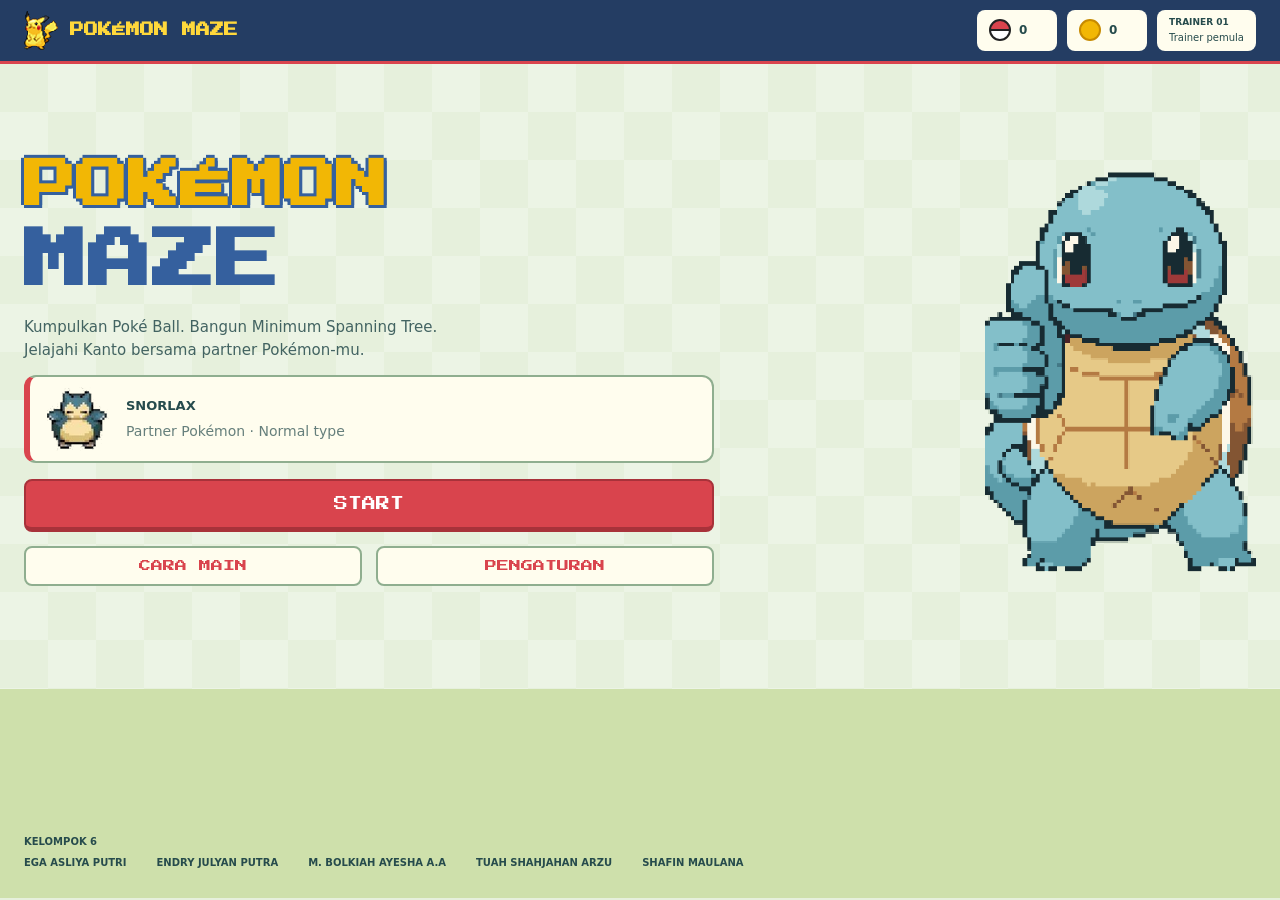
==== index.html @ bf5b90a4 "membuat kode menjadi lebih mudah di baca dan rapih" ====
<!doctype html>
<html lang="id">
  <head>
    <meta charset="utf-8" />
    <meta
      name="viewport"
      content="width=device-width, initial-scale=1, viewport-fit=cover"
    />
    <title>Pokémon Maze · Minimum Spanning Tree</title>
    <link
      href="https://fonts.googleapis.com/css2?family=Press+Start+2P&display=swap"
      rel="stylesheet"
    />
    <link rel="stylesheet" href="css/style.css" />
  </head>
  <body>
    <!-- ===== HEADER ===== -->
    <header>
      <img src="assets/ui/pikachu-logo.png" alt="" />
      <b class="px">POKÉMON MAZE</b>

      <div class="hud">
        <div class="chip pts"><i class="ball"></i><b id="hB">0</b></div>
        <div class="chip pts"><i class="coin"></i><b id="hC">0</b></div>
        <div class="chip tr">
          <small>TRAINER 01</small><span>Trainer pemula</span>
        </div>
      </div>

      <!-- Hamburger menu: hanya tampil saat bermain -->
      <div class="menu-wrap" id="menuWrap">
        <button
          class="menu-btn"
          id="menuBtn"
          aria-label="Menu permainan"
          aria-haspopup="true"
          aria-expanded="false"
          aria-controls="menuList"
        >
          ☰
        </button>
        <div class="menu-list card" id="menuList" role="menu">
          <button class="btn" role="menuitem" data-action="restart">
            ↻ ULANGI
          </button>
          <button class="btn" role="menuitem" data-action="menu">⌂ MENU</button>
        </div>
      </div>
    </header>

    <!-- ===== LOBBY ===== -->
    <main id="lobby">
      <div class="lw">
        <div class="l">
          <h1 class="px">
            <span class="y">POKÉMON</span><span class="bl">MAZE</span>
          </h1>
          <p class="sub">
            Kumpulkan Poké Ball. Bangun Minimum Spanning Tree.<br />Jelajahi
            Kanto bersama partner Pokémon-mu.
          </p>
          <div class="partner">
            <img id="pc" src="assets/characters/snorlax/down.png" alt="" />
            <div>
              <b id="partnerName">SNORLAX</b
              ><span id="partnerInfo">Partner Pokémon · Normal type</span>
            </div>
          </div>
          <button class="btn big" id="start">START</button>
          <div class="two">
            <button class="btn" id="how">CARA MAIN</button>
            <button class="btn" id="set">PENGATURAN</button>
          </div>
        </div>
        <img id="mascot" src="assets/ui/squirtle.png" alt="" />
      </div>
      <footer class="foot">
        <span>KELOMPOK 6</span><span>EGA ASLIYA PUTRI</span
        ><span>ENDRY JULYAN PUTRA</span> <span>M. BOLKIAH AYESHA A.A</span
        ><span>TUAH SHAHJAHAN ARZU</span><span>SHAFIN MAULANA</span>
      </footer>
    </main>

    <!-- ===== GAME ===== -->
    <section id="game">
      <div id="board">
        <canvas id="cv"></canvas>
        <div class="pad">
          <span></span><button data-d="u">▲</button><span></span>
          <button data-d="l">◀</button><button data-d="d">▼</button
          ><button data-d="r">▶</button>
        </div>
      </div>

      <aside id="panel">
        <div class="card">
          <b class="px" id="lname"></b>
          <div class="st">
            <div>Total node<b id="sN"></b></div>
            <div>Dikunjungi<b id="sV"></b></div>
            <div>Belum dikunjungi<b id="sU"></b></div>
            <div>Total move<b id="sM"></b></div>
            <div>Sisa budget<b id="sB"></b></div>
            <div>Bobot perjalanan<b id="sW"></b></div>
            <div>Bobot MST<b id="sT"></b></div>
            <div>Siklus ditolak<b id="sP"></b></div>
          </div>
          <div class="bar"><i id="bar"></i></div>
        </div>

        <div class="card">
          <b>INFORMASI ALGORITMA</b>
          <p class="algo-info">
            Bangun pohon rentang dengan menghubungkan node baru menggunakan edge
            berbobot minimum (algoritma Prim).
          </p>
        </div>

        <div class="card">
          <b class="small"
            >Bobot termurah dari pohonmu (posisi: <span id="dFrom"></span>)</b
          >
          <div id="dl" class="dl"></div>
          <div id="dnote" class="dn"></div>
          <div class="row">
            <button class="btn" id="hint">💡 PETUNJUK</button>
            <button class="btn" id="dtg">JARAK: OFF</button>
          </div>
          <p id="hmsg" class="hm"></p>
        </div>

        <div class="card lg">
          <span><u style="background: #d9444d"></u>Node belum</span>
          <span><u style="background: #f2b705"></u>Node dikunjungi</span>
          <span><i style="background: #2e9b4a"></i>Edge MST (Prim)</span>
          <span><i style="background: #d9444d"></i>Edge ditolak (siklus)</span>
          <span><i style="background: #b08a4a"></i>Edge belum diambil</span>
          <span><i style="background: #2f6fe0"></i>Pohonmu</span>
          <span><i style="background: #8a4dff"></i>Petunjuk</span>
        </div>
      </aside>
    </section>

    <!-- ===== DIALOG ===== -->
    <div id="ov"><div class="card" id="ovc"></div></div>

    <script type="module" src="js/main.js"></script>
  </body>
</html>
---- css/style.css ----
/* =====================================================
   DAFTAR ISI
   1. Variabel & dasar      5. Lobby
   2. Komponen umum         6. Game (papan & panel)
   3. Header & hamburger    7. Dialog (overlay)
   4. Pergantian layar      8. Responsif
   ===================================================== */

/* ---------- 1. Variabel & dasar ---------- */
:root {
  --bg: #e6f0dc;
  --card: #fffdee;
  --ink: #264b4c;
  --line: #8fae8f;
  --navy: #243d63;
  --red: #d9444d;
  --blue: #35609e;
}
@media (prefers-color-scheme: dark) {
  :root {
    --bg: #1d2b23;
    --card: #26372d;
    --ink: #e6efd9;
    --line: #4f6e5a;
  }
}

* { box-sizing: border-box; }

body {
  margin: 0;
  background: var(--bg);
  color: var(--ink);
  font: 14px/1.5 system-ui, -apple-system, "Segoe UI", sans-serif;
}

.px { font-family: "Press Start 2P", monospace; }

/* ---------- 2. Komponen umum ---------- */
.card {
  background: var(--card);
  border: 2px solid var(--line);
  border-radius: 10px;
  padding: 12px;
}

.btn {
  font-family: "Press Start 2P", monospace;
  font-size: 11px;
  background: var(--card);
  color: var(--red);
  border: 2px solid var(--line);
  border-bottom-width: 5px;
  border-radius: 8px;
  padding: 12px 14px;
  cursor: pointer;
}
.btn:active { transform: translateY(2px); border-bottom-width: 3px; }
.btn:disabled { opacity: 0.5; cursor: not-allowed; }
.btn.is-selected { background: var(--bg); }
.btn.big {
  background: var(--red);
  color: #fff;
  border-color: #a8323a;
  width: 100%;
  font-size: 14px;
  padding: 16px;
}

.row { display: flex; gap: 8px; flex-wrap: wrap; margin-top: 10px; }
.row .btn { flex: 1; }

/* ---------- 3. Header & hamburger ---------- */
header {
  position: sticky;
  top: 0;
  z-index: 5;
  background: var(--navy);
  border-bottom: 3px solid var(--red);
  padding: calc(10px + env(safe-area-inset-top, 0px)) 24px 10px;
  display: flex;
  align-items: center;
  gap: 12px;
  color: #ffd83b;
}
header img { width: 34px; height: 40px; object-fit: contain; image-rendering: pixelated; }
header > b { font-size: 14px; }

.hud { margin-left: auto; display: flex; gap: 10px; }
.chip {
  background: #fffdee;
  color: #264b4c;
  border-radius: 8px;
  padding: 6px 12px;
  display: flex;
  align-items: center;
  gap: 8px;
  font-size: 12px;
  min-width: 80px;
}
.chip.tr { flex-direction: column; align-items: flex-start; gap: 0; }
.chip small { font-weight: 700; font-size: 9px; }
.chip span { font-size: 10px; }

.ball, .coin { width: 22px; height: 22px; border-radius: 50%; }
.ball { background: linear-gradient(#d9444d 42%, #222 42% 56%, #fff 56%); border: 2px solid #222; }
.coin { background: #f2b705; border: 2px solid #c78a00; }

/* Hamburger menu (☰) */
.menu-wrap { position: relative; }
.menu-btn {
  width: 42px;
  height: 42px;
  font-size: 22px;
  line-height: 1;
  color: #ffd83b;
  background: transparent;
  border: 2px solid #ffd83b;
  border-radius: 8px;
  cursor: pointer;
}
.menu-btn:hover, .menu-btn[aria-expanded="true"] { background: rgba(255, 216, 59, 0.15); }

.menu-list {
  display: none;
  position: absolute;
  right: 0;
  top: calc(100% + 8px);
  z-index: 6;
  min-width: 190px;
  flex-direction: column;
  gap: 8px;
  padding: 10px;
  box-shadow: 0 6px 18px rgba(0, 0, 0, 0.3);
}
.menu-list.open { display: flex; }
.menu-list .btn { width: 100%; text-align: left; color: var(--ink); }

/* ---------- 4. Pergantian layar ----------
   JS hanya menambah/menghapus class "in-game" pada <body>. */
body.in-game #lobby { display: none; }
body:not(.in-game) #game { display: none; }
body:not(.in-game) .menu-wrap { display: none; }
body.in-game .chip.pts { display: none; } /* poin hanya tampil di lobby */

/* ---------- 5. Lobby ---------- */
#lobby {
  min-height: calc(100vh - 66px);
  display: flex;
  flex-direction: column;
  background:
    conic-gradient(
        rgba(255, 255, 255, 0.25) 25%,
        transparent 0 50%,
        rgba(255, 255, 255, 0.25) 0 75%,
        transparent 0
      ) 0 0 / 96px 96px,
    var(--bg);
}
.lw {
  flex: 1;
  display: flex;
  flex-wrap: wrap;
  align-items: center;
  justify-content: space-between;
  gap: 40px;
  padding: 48px 24px 56px;
  max-width: 1280px;
  margin: 0 auto;
  width: 100%;
}
.lw .l { flex: 1 1 380px; max-width: 690px; }

#lobby h1 { margin: 0 0 20px; line-height: 1.1; }
#lobby h1 span { display: block; }
.y {
  font-size: clamp(32px, 6vw, 52px);
  color: #f2b705;
  text-shadow: -3px 0 var(--blue), 3px 0 var(--blue), 0 -3px var(--blue), 0 3px var(--blue), 3px 3px 0 var(--blue);
}
.bl { font-size: clamp(38px, 7vw, 64px); color: var(--blue); margin-top: 10px; }
.sub { margin: 0 0 14px; font-size: 15px; opacity: 0.85; }

.partner {
  display: flex;
  gap: 16px;
  align-items: center;
  background: var(--card);
  border: 2px solid var(--line);
  border-left: 6px solid var(--red);
  border-radius: 12px;
  padding: 10px 16px;
  margin: 0 0 16px;
}
.partner img { width: 64px; height: 64px; object-fit: contain; image-rendering: pixelated; }
.partner b { display: block; font-size: 13px; margin-bottom: 6px; }
.partner span { opacity: 0.7; }

.two { display: grid; grid-template-columns: 1fr 1fr; gap: 14px; margin-top: 14px; }
.two .btn { color: var(--red); font-size: 12px; border-bottom-width: 2px; }

#mascot { height: min(400px, 60vw); image-rendering: pixelated; }

.foot {
  display: flex;
  flex-wrap: wrap;
  gap: 6px 30px;
  align-content: flex-end;
  padding: 40px max(24px, calc((100% - 1280px) / 2 + 24px)) 28px;
  font-size: 10px;
  font-weight: 700;
  background: #cee0ab;
  min-height: calc((100vh - 66px) * 0.25);
}
.foot span:first-child { flex-basis: 100%; }
@media (prefers-color-scheme: dark) {
  .foot { background: #2d4636; }
}

/* ---------- 6. Game (papan & panel) ---------- */
#game {
  display: flex;
  flex-wrap: wrap;
  gap: 12px;
  max-width: 1500px;
  margin: 0 auto;
  padding: 12px;
}
#board { flex: 3 1 560px; min-width: 0; }
canvas {
  width: 100%;
  display: block;
  image-rendering: pixelated;
  border: 3px solid var(--line);
  border-radius: 8px;
  background: #ead49a;
  touch-action: none;
}

/* Tombol arah di layar (hanya perangkat sentuh) */
.pad {
  display: none;
  grid-template-columns: repeat(3, 56px);
  gap: 6px;
  justify-content: center;
  margin: 10px 0;
}
.pad button {
  height: 56px;
  font-size: 20px;
  border-radius: 10px;
  border: 2px solid var(--line);
  background: var(--card);
  color: var(--ink);
}
@media (pointer: coarse) {
  .pad { display: grid; }
}

#panel { flex: 1 1 300px; max-width: 100%; display: flex; flex-direction: column; gap: 10px; }
#lname { display: block; font-size: 11px; }
.card b.small { font-size: 12px; }

.st { display: grid; grid-template-columns: 1fr 1fr; gap: 6px; margin-top: 8px; }
.st div { background: var(--bg); border-radius: 6px; padding: 6px 8px; font-size: 12px; }
.st b { display: block; font-size: 15px; }

.bar { height: 10px; background: var(--bg); border-radius: 5px; overflow: hidden; margin-top: 6px; }
.bar i { display: block; height: 100%; width: 0; background: #4a9d52; transition: width 0.2s; }

.algo-info { margin: 8px 0 0; font-size: 12px; background: var(--bg); border-radius: 6px; padding: 8px; }

.dl { display: flex; flex-wrap: wrap; gap: 6px; margin-top: 8px; }
.dl span { background: var(--bg); border-radius: 6px; padding: 3px 8px; font-size: 12px; border: 2px solid transparent; }
.dl b { margin-right: 2px; }
.dl .near { border-color: #2e9b4a; }
.dn { font-size: 11px; opacity: 0.8; margin-top: 6px; }

.hm { font-size: 12px; margin: 8px 0 0; background: var(--bg); border-radius: 6px; padding: 6px 8px; }
.hm:empty { display: none; }
#panel .row .btn { font-size: 10px; padding: 10px; }

/* Legenda warna */
.lg { display: grid; grid-template-columns: 1fr 1fr; gap: 4px 8px; font-size: 11px; }
.lg span { display: flex; align-items: center; gap: 6px; }
.lg i { width: 18px; height: 6px; border-radius: 3px; flex: none; }
.lg u { width: 12px; height: 12px; border-radius: 50%; flex: none; }

/* ---------- 7. Dialog (overlay) ---------- */
#ov {
  position: fixed;
  inset: 0;
  z-index: 9;
  display: none;
  align-items: center;
  justify-content: center;
  padding: 16px;
  background: rgba(20, 30, 40, 0.65);
}
#ov.open { display: flex; }
#ov .card { max-width: 520px; max-height: 90vh; overflow: auto; }
#ov h2 { font-family: "Press Start 2P", monospace; font-size: 16px; line-height: 1.4; margin: 0 0 10px; }

.lv { display: grid; gap: 8px; margin: 12px 0; }
.lv .btn { display: flex; justify-content: space-between; text-align: left; color: var(--ink); }

.cmp { display: grid; grid-template-columns: 1fr 1fr; gap: 6px; margin: 10px 0; }
.cmp div { background: var(--bg); border-radius: 6px; padding: 6px 8px; font-size: 12px; }
.cmp b { display: block; font-size: 16px; }

/* ---------- 8. Responsif ---------- */
@media (max-width: 560px) {
  header { padding: 10px 14px; }
  .chip.tr { display: none; }
  .chip { min-width: 0; }
}
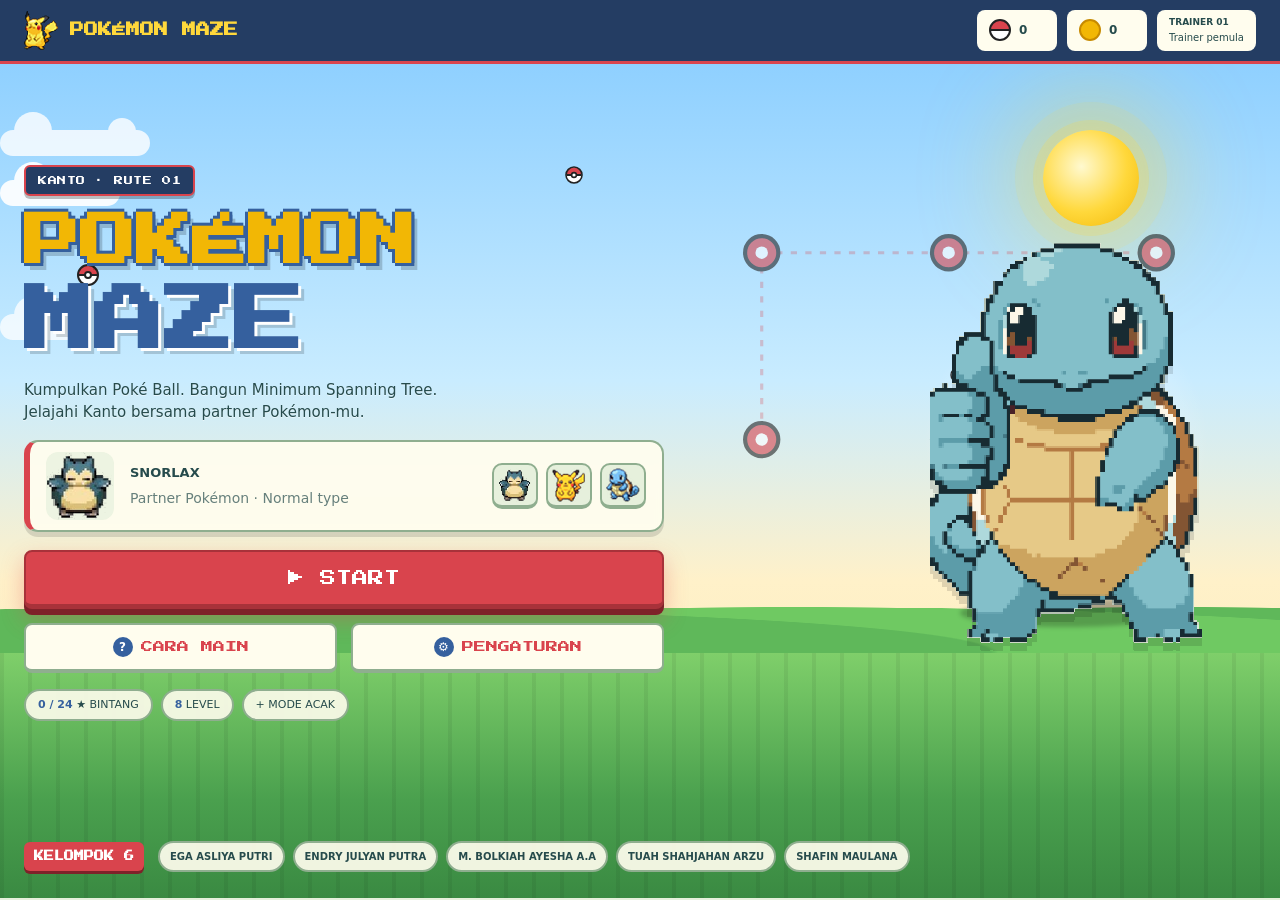
==== commit 6ad07b54: "sedikit upgrade" ====
--- a/index.html
+++ b/index.html
@@ -12,12 +12,17 @@
       rel="stylesheet"
     />
     <link rel="stylesheet" href="css/style.css" />
+    <link rel="stylesheet" href="css/lobby.css" />
+    <link rel="stylesheet" href="css/victory.css" />
+    <script>try{document.documentElement.dataset.theme=localStorage.getItem('pokemon-maze:theme')==='dark'?'dark':'light'}catch(e){}</script>
   </head>
   <body>
     <!-- ===== HEADER ===== -->
     <header>
       <img src="assets/ui/pikachu-logo.png" alt="" />
       <b class="px">POKÉMON MAZE</b>
+
+      <span class="hdr-title" id="hdrTitle">HOW TO PLAY</span>
 
       <div class="hud">
         <div class="chip pts"><i class="ball"></i><b id="hB">0</b></div>
@@ -50,34 +55,222 @@
 
     <!-- ===== LOBBY ===== -->
     <main id="lobby">
+      <!-- Latar dekoratif (semua CSS) -->
+      <div class="lob-sky" aria-hidden="true">
+        <i class="lob-stars"></i>
+        <i class="lob-sun"></i>
+        <i class="cloud c1"></i><i class="cloud c2"></i><i class="cloud c3"></i>
+        <svg class="lob-graph" viewBox="0 0 520 340">
+          <path class="gx" d="M70 70L250 70M250 70L450 70M70 70L70 250M250 250L450 250" />
+          <path class="ge e1" d="M70 70L250 70" />
+          <path class="ge e2" d="M250 70L450 70" />
+          <path class="ge e3" d="M250 70L250 250" />
+          <path class="ge e4" d="M250 250L70 250" />
+          <path class="ge e5" d="M450 70L450 250" />
+          <path class="ge e6" d="M70 250L70 70" />
+          <g class="gn"><circle cx="70" cy="70" r="16" fill="#d9444d" stroke="#222" stroke-width="4" /><circle cx="70" cy="70" r="6" fill="#fff" /></g>
+          <g class="gn"><circle cx="250" cy="70" r="16" fill="#d9444d" stroke="#222" stroke-width="4" /><circle cx="250" cy="70" r="6" fill="#fff" /></g>
+          <g class="gn"><circle cx="450" cy="70" r="16" fill="#d9444d" stroke="#222" stroke-width="4" /><circle cx="450" cy="70" r="6" fill="#fff" /></g>
+          <g class="gn"><circle cx="70" cy="250" r="16" fill="#d9444d" stroke="#222" stroke-width="4" /><circle cx="70" cy="250" r="6" fill="#fff" /></g>
+          <g class="gn"><circle cx="250" cy="250" r="16" fill="#d9444d" stroke="#222" stroke-width="4" /><circle cx="250" cy="250" r="6" fill="#fff" /></g>
+          <g class="gn"><circle cx="450" cy="250" r="16" fill="#d9444d" stroke="#222" stroke-width="4" /><circle cx="450" cy="250" r="6" fill="#fff" /></g>
+        </svg>
+        <i class="fball f1"></i><i class="fball f2"></i><i class="fball f3"></i
+        ><i class="fball f4"></i><i class="fball f5"></i>
+        <div class="lob-ground"></div>
+      </div>
+
       <div class="lw">
         <div class="l">
+          <span class="lob-tag px" style="--i: 0">KANTO · RUTE 01</span>
           <h1 class="px">
             <span class="y">POKÉMON</span><span class="bl">MAZE</span>
           </h1>
-          <p class="sub">
+          <p class="sub" style="--i: 2">
             Kumpulkan Poké Ball. Bangun Minimum Spanning Tree.<br />Jelajahi
             Kanto bersama partner Pokémon-mu.
           </p>
-          <div class="partner">
+          <div class="partner" style="--i: 3">
             <img id="pc" src="assets/characters/snorlax/down.png" alt="" />
             <div>
               <b id="partnerName">SNORLAX</b
               ><span id="partnerInfo">Partner Pokémon · Normal type</span>
             </div>
-          </div>
-          <button class="btn big" id="start">START</button>
-          <div class="two">
-            <button class="btn" id="how">CARA MAIN</button>
-            <button class="btn" id="set">PENGATURAN</button>
-          </div>
-        </div>
-        <img id="mascot" src="assets/ui/squirtle.png" alt="" />
+            <div class="party" role="group" aria-label="Pilih partner">
+              <button class="party-btn" data-id="snorlax" aria-label="Snorlax">
+                <img src="assets/characters/snorlax/down.png" alt="" />
+              </button>
+              <button class="party-btn" data-id="pikachu" aria-label="Pikachu">
+                <img src="assets/characters/pikachu/down.png" alt="" />
+              </button>
+              <button class="party-btn" data-id="squirtle" aria-label="Squirtle">
+                <img src="assets/characters/squirtle/down.png" alt="" />
+              </button>
+            </div>
+          </div>
+          <button class="btn big" id="start" style="--i: 4">▶ START</button>
+          <div class="two" style="--i: 5">
+            <button class="btn" id="how"><span class="ico">?</span>CARA MAIN</button>
+            <button class="btn" id="set"><span class="ico">⚙</span>PENGATURAN</button>
+          </div>
+          <div class="lob-stats" style="--i: 6">
+            <span class="pill"><b id="lobStars">0 / 24</b> ★ BINTANG</span>
+            <span class="pill"><b id="lobLevels">8</b> LEVEL</span>
+            <span class="pill">+ MODE ACAK</span>
+          </div>
+        </div>
+        <div class="hero">
+          <img id="mascot" src="assets/ui/squirtle.png" alt="" />
+        </div>
       </div>
       <footer class="foot">
-        <span>KELOMPOK 6</span><span>EGA ASLIYA PUTRI</span
-        ><span>ENDRY JULYAN PUTRA</span> <span>M. BOLKIAH AYESHA A.A</span
-        ><span>TUAH SHAHJAHAN ARZU</span><span>SHAFIN MAULANA</span>
+        <b class="px foot-team">KELOMPOK 6</b>
+        <div class="foot-names">
+          <span>EGA ASLIYA PUTRI</span><span>ENDRY JULYAN PUTRA</span
+          ><span>M. BOLKIAH AYESHA A.A</span><span>TUAH SHAHJAHAN ARZU</span
+          ><span>SHAFIN MAULANA</span>
+        </div>
+      </footer>
+    </main>
+
+    <!-- ===== CARA MAIN (layar penuh, mengikuti docs/design/how-to-play.png) ===== -->
+    <main id="howto">
+      <div class="ht-wrap">
+        <h1 class="px">HOW TO PLAY</h1>
+        <p class="ht-lead">
+          Sambungkan semua Poké Ball. Hemat budget. Buktikan strategi terbaikmu.
+        </p>
+        <p class="ht-note">
+          Kontrol: WASD / tombol arah, atau klik node di sebelahmu. Menabrak
+          tembok tidak mengurangi budget.
+        </p>
+
+        <div class="ht-steps">
+          <section class="card">
+            <span class="px ht-num">01</span>
+            <h3>START → SEMUA BALL</h3>
+            <p>
+              Gerakkan partner-mu dari titik Start menyusuri koridor ke tiap
+              Poké Ball (node). Sambungkan semuanya.<br />Bergerak hanya atas,
+              bawah, kiri, kanan.
+            </p>
+          </section>
+          <section class="card">
+            <span class="px ht-num">02</span>
+            <h3>JAGA BUDGET-MU</h3>
+            <p>
+              Budget = bobot MST + sedikit kelonggaran. Setiap petak edge baru
+              mengurangi 1 budget; edge yang sudah dipasang gratis dilewati
+              lagi. Jika sisa budget tak cukup untuk menyambung semua node,
+              permainan berakhir.
+            </p>
+          </section>
+          <section class="card">
+            <span class="px ht-num">03</span>
+            <h3>KEJAR SKOR TERBAIK</h3>
+            <p>
+              Semakin dekat bobot pohonmu ke bobot MST, semakin tinggi
+              skornya.<br />Edge MST ditampilkan setelah permainan selesai.
+            </p>
+          </section>
+        </div>
+
+        <div class="ht-info">
+          <section class="card">
+            <h4>KENAPA SPANNING TREE?</h4>
+            <p>
+              Semua node terhubung dan tidak membentuk siklus. Edge yang menutup
+              siklus ditolak dan pemain terpental balik. Hanya ada satu jalur
+              sederhana antar dua node.
+            </p>
+            <div class="ht-tree">
+              <svg
+                viewBox="0 0 304 124"
+                role="img"
+                aria-label="Contoh graf pohon"
+              >
+                <g stroke="#4f9a4a" stroke-width="4" stroke-linecap="round">
+                  <path
+                    d="M33 37H113M113 37H193M193 37H273M113 37V97M193 37V97"
+                  />
+                </g>
+                <rect
+                  x="23"
+                  y="27"
+                  width="20"
+                  height="20"
+                  rx="2"
+                  fill="#d9444d"
+                />
+                <rect
+                  x="103"
+                  y="27"
+                  width="20"
+                  height="20"
+                  rx="2"
+                  fill="#7dac5a"
+                />
+                <rect
+                  x="183"
+                  y="27"
+                  width="20"
+                  height="20"
+                  rx="2"
+                  fill="#7dac5a"
+                />
+                <rect
+                  x="263"
+                  y="27"
+                  width="20"
+                  height="20"
+                  rx="2"
+                  fill="#35609e"
+                />
+                <rect
+                  x="103"
+                  y="87"
+                  width="20"
+                  height="20"
+                  rx="2"
+                  fill="#7dac5a"
+                />
+                <rect
+                  x="183"
+                  y="87"
+                  width="20"
+                  height="20"
+                  rx="2"
+                  fill="#7dac5a"
+                />
+              </svg>
+              <b>TERHUBUNG<br />TANPA SIKLUS<br />SATU JALUR UNIK</b>
+            </div>
+            <small>Ilustrasi graf pohon; bukan peta permainan.</small>
+          </section>
+          <section class="card">
+            <h4>SKOR &amp; BINTANG</h4>
+            <p class="ht-formula">
+              Skor = maks(0, 1000 − 25 × bobot ekstra − 50 × petunjuk)
+            </p>
+            <p>Bobot ekstra = bobot pohonmu − bobot MST.</p>
+            <dl class="ht-stars">
+              <dt>3 BINTANG</dt>
+              <dd>Sama dengan bobot MST.</dd>
+              <dt>2 BINTANG</dt>
+              <dd>Maksimal 25% lebih berat dari MST.</dd>
+              <dt>1 BINTANG</dt>
+              <dd>Semua node terhubung, tetapi lebih dari 25% di atas MST.</dd>
+            </dl>
+          </section>
+        </div>
+      </div>
+
+      <footer class="ht-foot">
+        <button class="btn" id="howBack">MAIN MENU</button>
+        <div class="ht-meta">
+          <b>KANTO / RUTE 01</b><span>Setiap langkah berarti.</span
+          ><span>POKÉMON MAZE &nbsp;•&nbsp; SOLO</span>
+        </div>
       </footer>
     </main>
 
@@ -146,4 +339,4 @@
 
     <script type="module" src="js/main.js"></script>
   </body>
-</html>
+</html>
--- a/css/style.css
+++ b/css/style.css
@@ -16,25 +16,32 @@
   --red: #d9444d;
   --blue: #35609e;
 }
-@media (prefers-color-scheme: dark) {
-  :root {
-    --bg: #1d2b23;
-    --card: #26372d;
-    --ink: #e6efd9;
-    --line: #4f6e5a;
-  }
-}
-
-* { box-sizing: border-box; }
+:root[data-theme="dark"] {
+  color-scheme: dark;
+  --bg: #1d2b23;
+  --card: #26372d;
+  --ink: #e6efd9;
+  --line: #4f6e5a;
+}
+
+* {
+  box-sizing: border-box;
+}
 
 body {
   margin: 0;
   background: var(--bg);
   color: var(--ink);
-  font: 14px/1.5 system-ui, -apple-system, "Segoe UI", sans-serif;
-}
-
-.px { font-family: "Press Start 2P", monospace; }
+  font:
+    14px/1.5 system-ui,
+    -apple-system,
+    "Segoe UI",
+    sans-serif;
+}
+
+.px {
+  font-family: "Press Start 2P", monospace;
+}
 
 /* ---------- 2. Komponen umum ---------- */
 .card {
@@ -55,9 +62,17 @@
   padding: 12px 14px;
   cursor: pointer;
 }
-.btn:active { transform: translateY(2px); border-bottom-width: 3px; }
-.btn:disabled { opacity: 0.5; cursor: not-allowed; }
-.btn.is-selected { background: var(--bg); }
+.btn:active {
+  transform: translateY(2px);
+  border-bottom-width: 3px;
+}
+.btn:disabled {
+  opacity: 0.5;
+  cursor: not-allowed;
+}
+.btn.is-selected {
+  background: var(--bg);
+}
 .btn.big {
   background: var(--red);
   color: #fff;
@@ -67,8 +82,15 @@
   padding: 16px;
 }
 
-.row { display: flex; gap: 8px; flex-wrap: wrap; margin-top: 10px; }
-.row .btn { flex: 1; }
+.row {
+  display: flex;
+  gap: 8px;
+  flex-wrap: wrap;
+  margin-top: 10px;
+}
+.row .btn {
+  flex: 1;
+}
 
 /* ---------- 3. Header & hamburger ---------- */
 header {
@@ -83,10 +105,21 @@
   gap: 12px;
   color: #ffd83b;
 }
-header img { width: 34px; height: 40px; object-fit: contain; image-rendering: pixelated; }
-header > b { font-size: 14px; }
-
-.hud { margin-left: auto; display: flex; gap: 10px; }
+header img {
+  width: 34px;
+  height: 40px;
+  object-fit: contain;
+  image-rendering: pixelated;
+}
+header > b {
+  font-size: 14px;
+}
+
+.hud {
+  margin-left: auto;
+  display: flex;
+  gap: 10px;
+}
 .chip {
   background: #fffdee;
   color: #264b4c;
@@ -98,16 +131,38 @@
   font-size: 12px;
   min-width: 80px;
 }
-.chip.tr { flex-direction: column; align-items: flex-start; gap: 0; }
-.chip small { font-weight: 700; font-size: 9px; }
-.chip span { font-size: 10px; }
-
-.ball, .coin { width: 22px; height: 22px; border-radius: 50%; }
-.ball { background: linear-gradient(#d9444d 42%, #222 42% 56%, #fff 56%); border: 2px solid #222; }
-.coin { background: #f2b705; border: 2px solid #c78a00; }
+.chip.tr {
+  flex-direction: column;
+  align-items: flex-start;
+  gap: 0;
+}
+.chip small {
+  font-weight: 700;
+  font-size: 9px;
+}
+.chip span {
+  font-size: 10px;
+}
+
+.ball,
+.coin {
+  width: 22px;
+  height: 22px;
+  border-radius: 50%;
+}
+.ball {
+  background: linear-gradient(#d9444d 42%, #222 42% 56%, #fff 56%);
+  border: 2px solid #222;
+}
+.coin {
+  background: #f2b705;
+  border: 2px solid #c78a00;
+}
 
 /* Hamburger menu (☰) */
-.menu-wrap { position: relative; }
+.menu-wrap {
+  position: relative;
+}
 .menu-btn {
   width: 42px;
   height: 42px;
@@ -119,7 +174,10 @@
   border-radius: 8px;
   cursor: pointer;
 }
-.menu-btn:hover, .menu-btn[aria-expanded="true"] { background: rgba(255, 216, 59, 0.15); }
+.menu-btn:hover,
+.menu-btn[aria-expanded="true"] {
+  background: rgba(255, 216, 59, 0.15);
+}
 
 .menu-list {
   display: none;
@@ -133,15 +191,40 @@
   padding: 10px;
   box-shadow: 0 6px 18px rgba(0, 0, 0, 0.3);
 }
-.menu-list.open { display: flex; }
-.menu-list .btn { width: 100%; text-align: left; color: var(--ink); }
+.menu-list.open {
+  display: flex;
+}
+.menu-list .btn {
+  width: 100%;
+  text-align: left;
+  color: var(--ink);
+}
 
 /* ---------- 4. Pergantian layar ----------
    JS hanya menambah/menghapus class "in-game" pada <body>. */
-body.in-game #lobby { display: none; }
-body:not(.in-game) #game { display: none; }
-body:not(.in-game) .menu-wrap { display: none; }
-body.in-game .chip.pts { display: none; } /* poin hanya tampil di lobby */
+body.in-game #lobby {
+  display: none;
+}
+body:not(.in-game) #game {
+  display: none;
+}
+body:not(.in-game) .menu-wrap {
+  display: none;
+}
+body.in-game .chip.pts {
+  display: none;
+} /* poin hanya tampil di lobby */
+
+/* Layar "Cara Main": class "in-howto" */
+body.in-howto #lobby,
+body.in-howto .hud,
+body.in-howto .menu-wrap {
+  display: none;
+}
+body:not(.in-howto) #howto,
+body:not(.in-howto) .hdr-title {
+  display: none;
+}
 
 /* ---------- 5. Lobby ---------- */
 #lobby {
@@ -154,7 +237,8 @@
         transparent 0 50%,
         rgba(255, 255, 255, 0.25) 0 75%,
         transparent 0
-      ) 0 0 / 96px 96px,
+      )
+      0 0 / 96px 96px,
     var(--bg);
 }
 .lw {
@@ -169,17 +253,38 @@
   margin: 0 auto;
   width: 100%;
 }
-.lw .l { flex: 1 1 380px; max-width: 690px; }
-
-#lobby h1 { margin: 0 0 20px; line-height: 1.1; }
-#lobby h1 span { display: block; }
+.lw .l {
+  flex: 1 1 380px;
+  max-width: 690px;
+}
+
+#lobby h1 {
+  margin: 0 0 20px;
+  line-height: 1.1;
+}
+#lobby h1 span {
+  display: block;
+}
 .y {
   font-size: clamp(32px, 6vw, 52px);
   color: #f2b705;
-  text-shadow: -3px 0 var(--blue), 3px 0 var(--blue), 0 -3px var(--blue), 0 3px var(--blue), 3px 3px 0 var(--blue);
-}
-.bl { font-size: clamp(38px, 7vw, 64px); color: var(--blue); margin-top: 10px; }
-.sub { margin: 0 0 14px; font-size: 15px; opacity: 0.85; }
+  text-shadow:
+    -3px 0 var(--blue),
+    3px 0 var(--blue),
+    0 -3px var(--blue),
+    0 3px var(--blue),
+    3px 3px 0 var(--blue);
+}
+.bl {
+  font-size: clamp(38px, 7vw, 64px);
+  color: var(--blue);
+  margin-top: 10px;
+}
+.sub {
+  margin: 0 0 14px;
+  font-size: 15px;
+  opacity: 0.85;
+}
 
 .partner {
   display: flex;
@@ -192,14 +297,37 @@
   padding: 10px 16px;
   margin: 0 0 16px;
 }
-.partner img { width: 64px; height: 64px; object-fit: contain; image-rendering: pixelated; }
-.partner b { display: block; font-size: 13px; margin-bottom: 6px; }
-.partner span { opacity: 0.7; }
-
-.two { display: grid; grid-template-columns: 1fr 1fr; gap: 14px; margin-top: 14px; }
-.two .btn { color: var(--red); font-size: 12px; border-bottom-width: 2px; }
-
-#mascot { height: min(400px, 60vw); image-rendering: pixelated; }
+.partner img {
+  width: 64px;
+  height: 64px;
+  object-fit: contain;
+  image-rendering: pixelated;
+}
+.partner b {
+  display: block;
+  font-size: 13px;
+  margin-bottom: 6px;
+}
+.partner span {
+  opacity: 0.7;
+}
+
+.two {
+  display: grid;
+  grid-template-columns: 1fr 1fr;
+  gap: 14px;
+  margin-top: 14px;
+}
+.two .btn {
+  color: var(--red);
+  font-size: 12px;
+  border-bottom-width: 2px;
+}
+
+#mascot {
+  height: min(400px, 60vw);
+  image-rendering: pixelated;
+}
 
 .foot {
   display: flex;
@@ -212,9 +340,11 @@
   background: #cee0ab;
   min-height: calc((100vh - 66px) * 0.25);
 }
-.foot span:first-child { flex-basis: 100%; }
-@media (prefers-color-scheme: dark) {
-  .foot { background: #2d4636; }
+.foot span:first-child {
+  flex-basis: 100%;
+}
+:root[data-theme="dark"] .foot {
+  background: #2d4636;
 }
 
 /* ---------- 6. Game (papan & panel) ---------- */
@@ -226,7 +356,10 @@
   margin: 0 auto;
   padding: 12px;
 }
-#board { flex: 3 1 560px; min-width: 0; }
+#board {
+  flex: 3 1 560px;
+  min-width: 0;
+}
 canvas {
   width: 100%;
   display: block;
@@ -254,37 +387,130 @@
   color: var(--ink);
 }
 @media (pointer: coarse) {
-  .pad { display: grid; }
-}
-
-#panel { flex: 1 1 300px; max-width: 100%; display: flex; flex-direction: column; gap: 10px; }
-#lname { display: block; font-size: 11px; }
-.card b.small { font-size: 12px; }
-
-.st { display: grid; grid-template-columns: 1fr 1fr; gap: 6px; margin-top: 8px; }
-.st div { background: var(--bg); border-radius: 6px; padding: 6px 8px; font-size: 12px; }
-.st b { display: block; font-size: 15px; }
-
-.bar { height: 10px; background: var(--bg); border-radius: 5px; overflow: hidden; margin-top: 6px; }
-.bar i { display: block; height: 100%; width: 0; background: #4a9d52; transition: width 0.2s; }
-
-.algo-info { margin: 8px 0 0; font-size: 12px; background: var(--bg); border-radius: 6px; padding: 8px; }
-
-.dl { display: flex; flex-wrap: wrap; gap: 6px; margin-top: 8px; }
-.dl span { background: var(--bg); border-radius: 6px; padding: 3px 8px; font-size: 12px; border: 2px solid transparent; }
-.dl b { margin-right: 2px; }
-.dl .near { border-color: #2e9b4a; }
-.dn { font-size: 11px; opacity: 0.8; margin-top: 6px; }
-
-.hm { font-size: 12px; margin: 8px 0 0; background: var(--bg); border-radius: 6px; padding: 6px 8px; }
-.hm:empty { display: none; }
-#panel .row .btn { font-size: 10px; padding: 10px; }
+  .pad {
+    display: grid;
+  }
+}
+
+#panel {
+  flex: 1 1 300px;
+  max-width: 100%;
+  display: flex;
+  flex-direction: column;
+  gap: 10px;
+}
+#lname {
+  display: block;
+  font-size: 11px;
+}
+.card b.small {
+  font-size: 12px;
+}
+
+.st {
+  display: grid;
+  grid-template-columns: 1fr 1fr;
+  gap: 6px;
+  margin-top: 8px;
+}
+.st div {
+  background: var(--bg);
+  border-radius: 6px;
+  padding: 6px 8px;
+  font-size: 12px;
+}
+.st b {
+  display: block;
+  font-size: 15px;
+}
+
+.bar {
+  height: 10px;
+  background: var(--bg);
+  border-radius: 5px;
+  overflow: hidden;
+  margin-top: 6px;
+}
+.bar i {
+  display: block;
+  height: 100%;
+  width: 0;
+  background: #4a9d52;
+  transition: width 0.2s;
+}
+
+.algo-info {
+  margin: 8px 0 0;
+  font-size: 12px;
+  background: var(--bg);
+  border-radius: 6px;
+  padding: 8px;
+}
+
+.dl {
+  display: flex;
+  flex-wrap: wrap;
+  gap: 6px;
+  margin-top: 8px;
+}
+.dl span {
+  background: var(--bg);
+  border-radius: 6px;
+  padding: 3px 8px;
+  font-size: 12px;
+  border: 2px solid transparent;
+}
+.dl b {
+  margin-right: 2px;
+}
+.dl .near {
+  border-color: #2e9b4a;
+}
+.dn {
+  font-size: 11px;
+  opacity: 0.8;
+  margin-top: 6px;
+}
+
+.hm {
+  font-size: 12px;
+  margin: 8px 0 0;
+  background: var(--bg);
+  border-radius: 6px;
+  padding: 6px 8px;
+}
+.hm:empty {
+  display: none;
+}
+#panel .row .btn {
+  font-size: 10px;
+  padding: 10px;
+}
 
 /* Legenda warna */
-.lg { display: grid; grid-template-columns: 1fr 1fr; gap: 4px 8px; font-size: 11px; }
-.lg span { display: flex; align-items: center; gap: 6px; }
-.lg i { width: 18px; height: 6px; border-radius: 3px; flex: none; }
-.lg u { width: 12px; height: 12px; border-radius: 50%; flex: none; }
+.lg {
+  display: grid;
+  grid-template-columns: 1fr 1fr;
+  gap: 4px 8px;
+  font-size: 11px;
+}
+.lg span {
+  display: flex;
+  align-items: center;
+  gap: 6px;
+}
+.lg i {
+  width: 18px;
+  height: 6px;
+  border-radius: 3px;
+  flex: none;
+}
+.lg u {
+  width: 12px;
+  height: 12px;
+  border-radius: 50%;
+  flex: none;
+}
 
 /* ---------- 7. Dialog (overlay) ---------- */
 #ov {
@@ -297,20 +523,711 @@
   padding: 16px;
   background: rgba(20, 30, 40, 0.65);
 }
-#ov.open { display: flex; }
-#ov .card { max-width: 520px; max-height: 90vh; overflow: auto; }
-#ov h2 { font-family: "Press Start 2P", monospace; font-size: 16px; line-height: 1.4; margin: 0 0 10px; }
-
-.lv { display: grid; gap: 8px; margin: 12px 0; }
-.lv .btn { display: flex; justify-content: space-between; text-align: left; color: var(--ink); }
-
-.cmp { display: grid; grid-template-columns: 1fr 1fr; gap: 6px; margin: 10px 0; }
-.cmp div { background: var(--bg); border-radius: 6px; padding: 6px 8px; font-size: 12px; }
-.cmp b { display: block; font-size: 16px; }
+#ov.open {
+  display: flex;
+}
+#ov .card {
+  max-width: 520px;
+  max-height: 90vh;
+  overflow: auto;
+}
+#ov h2 {
+  font-family: "Press Start 2P", monospace;
+  font-size: 16px;
+  line-height: 1.4;
+  margin: 0 0 10px;
+}
+
+/* ---------- Dialog "Pilih Level" ---------- */
+
+/* ---------- Dialog "Pengaturan" (kepala & tombol ✕ sama dengan Pilih Level) ---------- */
+#ov .card:has(> .lv-dlg.set-dlg) {
+  max-width: 560px;
+}
+.set-sec {
+  margin: 0 0 24px;
+}
+.set-sec:last-child {
+  margin-bottom: 0;
+}
+.set-label {
+  display: flex;
+  align-items: center;
+  gap: 10px;
+  margin: 0 0 12px;
+  font: normal 10px/1.4 "Press Start 2P", monospace;
+  color: color-mix(in srgb, var(--blue) 70%, var(--ink));
+}
+.set-label::after {
+  content: "";
+  flex: 1;
+  border-top: 3px dotted var(--line);
+}
+
+.set-chars {
+  display: grid;
+  grid-template-columns: repeat(auto-fit, minmax(120px, 1fr));
+  gap: 12px;
+}
+.set-seg {
+  display: grid;
+  grid-auto-flow: column;
+  grid-auto-columns: minmax(0, 1fr);
+  gap: 12px;
+}
+
+/* Tombol pilihan: --c = warna pilihan (diisi dari JS) */
+.set-opt {
+  --c: #4a9d52;
+  position: relative;
+  display: flex;
+  flex-direction: column;
+  align-items: center;
+  justify-content: center;
+  gap: 8px;
+  padding: 12px 8px;
+  text-align: center;
+  font-family: "Press Start 2P", monospace;
+  color: var(--ink);
+  background: color-mix(in srgb, var(--bg) 55%, var(--card));
+  border: 3px solid var(--line);
+  border-bottom-width: 6px;
+  border-radius: 12px;
+  cursor: pointer;
+  transition: transform 0.08s;
+}
+.set-opt:hover {
+  transform: translateY(-2px);
+  border-color: var(--c);
+}
+.set-opt:active {
+  transform: translateY(2px);
+  border-bottom-width: 4px;
+}
+.set-opt:focus-visible {
+  outline: 3px solid var(--blue);
+  outline-offset: 2px;
+}
+.set-opt.is-selected {
+  border-color: var(--c);
+  background: color-mix(in srgb, var(--c) 16%, var(--card));
+}
+.set-opt.is-selected::after {
+  content: "✓";
+  position: absolute;
+  top: -10px;
+  right: -8px;
+  width: 22px;
+  height: 22px;
+  display: grid;
+  place-items: center;
+  font: 700 12px/1 system-ui, sans-serif;
+  color: #fff;
+  background: var(--c);
+  border: 2px solid var(--card);
+  border-radius: 50%;
+}
+
+.set-sprite {
+  width: 60px;
+  height: 60px;
+  padding: 4px;
+  object-fit: contain;
+  image-rendering: pixelated;
+  background: color-mix(in srgb, var(--c) 18%, transparent);
+  border-radius: 10px;
+}
+.set-text {
+  display: flex;
+  flex-direction: column;
+  align-items: center;
+  gap: 4px;
+  min-width: 0;
+}
+.set-name {
+  font-weight: normal;
+  font-size: 10px;
+  line-height: 1.3;
+}
+.set-type {
+  font: 11px/1.3 system-ui, sans-serif;
+  opacity: 0.75;
+}
+.set-ico {
+  font: 18px/1 system-ui, sans-serif;
+  letter-spacing: 1px;
+  color: var(--c);
+}
+
+@media (max-width: 480px) {
+  .set-chars {
+    grid-template-columns: 1fr;
+  }
+  .set-char {
+    flex-direction: row;
+    justify-content: flex-start;
+    gap: 14px;
+    padding: 10px 14px;
+    text-align: left;
+  }
+  .set-char .set-text {
+    align-items: flex-start;
+  }
+}
+@media (prefers-reduced-motion: reduce) {
+  .set-opt {
+    transition: none;
+  }
+}
+
+#ov .card:has(> .lv-dlg) {
+  width: 100%;
+  max-width: 780px;
+  padding: 0;
+  overflow: hidden;
+  display: flex;
+  --lv-check: rgba(255, 255, 255, 0.22);
+}
+:root[data-theme="dark"] #ov .card:has(> .lv-dlg) {
+  --lv-check: rgba(255, 255, 255, 0.04);
+}
+.lv-dlg {
+  display: flex;
+  flex-direction: column;
+  width: 100%;
+  max-height: calc(90vh - 4px);
+}
+
+/* Kepala: pita Poké Ball di atas, judul di tengah, tombol silang di kanan */
+.lv-head {
+  position: relative;
+  flex: none;
+  padding: 34px 60px 14px;
+  text-align: center;
+  background: linear-gradient(var(--red) 0 12px, #222 12px 16px, transparent 16px);
+}
+#ov .lv-head h2 {
+  margin: 0 0 8px;
+  font-size: clamp(16px, 3.4vw, 22px);
+  color: #f2b705;
+  text-shadow:
+    -2px 0 var(--blue),
+    2px 0 var(--blue),
+    0 -2px var(--blue),
+    0 2px var(--blue),
+    2px 2px 0 var(--blue);
+}
+.lv-head p {
+  margin: 0;
+  font-size: 12px;
+  opacity: 0.8;
+}
+.lv-close {
+  position: absolute;
+  top: 24px;
+  right: 14px;
+  width: 38px;
+  height: 38px;
+  display: grid;
+  place-items: center;
+  font-size: 18px;
+  line-height: 1;
+  color: var(--ink);
+  background: var(--card);
+  border: 2px solid var(--line);
+  border-bottom-width: 4px;
+  border-radius: 8px;
+  cursor: pointer;
+}
+.lv-close:hover {
+  color: var(--red);
+  border-color: var(--red);
+}
+.lv-close:active {
+  transform: translateY(2px);
+  border-bottom-width: 2px;
+}
+
+/* Isi: daftar kartu level (bisa di-scroll, kepala tetap terlihat) */
+.lv-body {
+  overflow: auto;
+  min-height: 0;
+  padding: 8px 22px 22px;
+}
+.lv-grid {
+  display: grid;
+  grid-template-columns: repeat(2, minmax(0, 1fr));
+  gap: 18px 14px;
+  padding-top: 8px;
+}
+
+/* Kartu level: --c = warna level (diisi dari JS) */
+.lv-card {
+  --c: #4a9d52;
+  position: relative;
+  display: flex;
+  align-items: center;
+  gap: 14px;
+  padding: 12px 14px 12px 12px;
+  text-align: left;
+  font-family: "Press Start 2P", monospace;
+  color: var(--ink);
+  background: color-mix(in srgb, var(--bg) 55%, var(--card));
+  border: 3px solid var(--line);
+  border-bottom-width: 6px;
+  border-radius: 12px;
+  cursor: pointer;
+  transition: transform 0.08s;
+}
+.lv-card:hover {
+  transform: translateY(-2px);
+  border-color: var(--c);
+}
+.lv-card:active {
+  transform: translateY(2px);
+  border-bottom-width: 4px;
+}
+.lv-card:focus-visible,
+.lv-close:focus-visible {
+  outline: 3px solid var(--blue);
+  outline-offset: 2px;
+}
+
+/* Kotak nomor */
+.lv-num {
+  flex: none;
+  display: grid;
+  place-items: center;
+  width: 64px;
+  height: 64px;
+  font-size: 24px;
+  color: #fff;
+  text-shadow: 2px 2px 0 rgba(0, 0, 0, 0.35);
+  background: var(--c);
+  border-radius: 10px;
+  box-shadow:
+    inset 0 -6px 0 rgba(0, 0, 0, 0.22),
+    inset 0 3px 0 rgba(255, 255, 255, 0.3),
+    0 0 0 3px rgba(0, 0, 0, 0.28);
+}
+
+/* Deskripsi, bintang, jumlah node */
+.lv-info {
+  min-width: 0;
+  display: flex;
+  flex-direction: column;
+  gap: 8px;
+}
+.lv-desc {
+  font-weight: normal;
+  font-size: 10px;
+  line-height: 1.35;
+  overflow-wrap: anywhere;
+}
+.lv-stars {
+  display: flex;
+  gap: 3px;
+  font: 17px/1 system-ui, sans-serif;
+}
+.lv-stars .on {
+  color: #f2b705;
+  text-shadow: 0 2px 0 #b07f00;
+}
+.lv-stars .off {
+  color: color-mix(in srgb, var(--ink) 25%, transparent);
+}
+.lv-meta {
+  display: flex;
+  align-items: center;
+  gap: 6px;
+  font-size: 8px;
+  opacity: 0.8;
+}
+.lv-ball {
+  flex: none;
+  width: 12px;
+  height: 12px;
+  border-radius: 50%;
+  background: linear-gradient(#d9444d 42%, #222 42% 56%, #fff 56%);
+  border: 2px solid #222;
+}
+
+/* 3 bintang: bingkai emas + lencana */
+.lv-card.perfect {
+  border-color: #f2b705;
+  background: color-mix(in srgb, #f2b705 14%, var(--card));
+}
+.lv-card.perfect::after {
+  content: "SEMPURNA";
+  position: absolute;
+  top: -11px;
+  right: 12px;
+  padding: 3px 6px;
+  font-size: 7px;
+  color: #5a4200;
+  background: #f2b705;
+  border: 2px solid #b07f00;
+  border-radius: 4px;
+}
+
+/* Level acak: kartu lebar, kotak pelangi */
+.lv-rand {
+  grid-column: 1 / -1;
+  border-style: dashed;
+  border-bottom-style: solid;
+}
+.lv-rand .lv-num {
+  background: conic-gradient(from 20deg, #d9444d, #f2b705, #4a9d52, #2f86c9, #8a4dff, #d9444d);
+}
+.lv-sub {
+  font: 12px/1.4 system-ui, sans-serif;
+  opacity: 0.8;
+}
+
+@media (max-width: 620px) {
+  .lv-head {
+    padding: 34px 52px 10px;
+  }
+  .lv-body {
+    padding: 6px 14px 16px;
+  }
+  .lv-grid {
+    grid-template-columns: 1fr;
+  }
+  .lv-num {
+    width: 54px;
+    height: 54px;
+    font-size: 20px;
+  }
+}
+@media (prefers-reduced-motion: reduce) {
+  .lv-card {
+    transition: none;
+  }
+}
+
+.cmp {
+  display: grid;
+  grid-template-columns: 1fr 1fr;
+  gap: 6px;
+  margin: 10px 0;
+}
+.cmp div {
+  background: var(--bg);
+  border-radius: 6px;
+  padding: 6px 8px;
+  font-size: 12px;
+}
+.cmp b {
+  display: block;
+  font-size: 16px;
+}
 
 /* ---------- 8. Responsif ---------- */
 @media (max-width: 560px) {
-  header { padding: 10px 14px; }
-  .chip.tr { display: none; }
-  .chip { min-width: 0; }
-}
+  header {
+    padding: 10px 14px;
+  }
+  .chip.tr {
+    display: none;
+  }
+  .chip {
+    min-width: 0;
+  }
+}
+
+/* ---------- Layar Cara Main ---------- */
+.hdr-title {
+  margin-left: auto;
+  font-size: 13px;
+  letter-spacing: 0.04em;
+}
+#howto {
+  min-height: calc(100vh - 66px);
+  display: flex;
+  flex-direction: column;
+  background:
+    conic-gradient(
+        rgba(255, 255, 255, 0.25) 25%,
+        transparent 0 50%,
+        rgba(255, 255, 255, 0.25) 0 75%,
+        transparent 0
+      )
+      0 0 / 96px 96px,
+    var(--bg);
+}
+.ht-wrap {
+  flex: 1;
+  width: 100%;
+  max-width: 1328px;
+  margin: 0 auto;
+  padding: 36px 24px 40px;
+}
+#howto h1 {
+  margin: 0 0 22px;
+  font-size: clamp(24px, 4vw, 34px);
+  line-height: 1.2;
+  color: var(--blue);
+}
+.ht-lead {
+  margin: 0 0 4px;
+  font-size: 17px;
+  opacity: 0.9;
+}
+.ht-note {
+  margin: 0 0 18px;
+  font-size: 12px;
+  opacity: 0.75;
+}
+.ht-steps {
+  display: grid;
+  grid-template-columns: repeat(3, 1fr);
+  gap: 16px;
+}
+.ht-info {
+  display: grid;
+  grid-template-columns: 1.3fr 1fr;
+  gap: 16px;
+  margin-top: 30px;
+}
+#howto .card {
+  border-radius: 12px;
+  padding: 20px 22px;
+}
+.ht-num {
+  display: block;
+  margin-bottom: 16px;
+  font-size: 24px;
+  color: var(--red);
+}
+#howto h3 {
+  margin: 0 0 12px;
+  font-size: 16px;
+}
+#howto h4 {
+  margin: 0 0 14px;
+  font-size: 14px;
+  color: var(--blue);
+}
+#howto p {
+  margin: 0 0 8px;
+  font-size: 15px;
+  line-height: 1.55;
+  opacity: 0.88;
+}
+#howto small {
+  font-size: 11px;
+  opacity: 0.7;
+}
+.ht-tree {
+  display: flex;
+  align-items: center;
+  gap: 24px;
+  margin: 14px 0 8px;
+  flex-wrap: wrap;
+}
+.ht-tree svg {
+  width: 304px;
+  max-width: 100%;
+  background: color-mix(in srgb, var(--bg) 85%, #cfe3c3);
+  border-radius: 8px;
+}
+.ht-tree b {
+  font-size: 12px;
+  line-height: 1.6;
+  color: #2e7d46;
+}
+.ht-formula {
+  font-weight: 700;
+  font-size: 17px !important;
+  opacity: 1 !important;
+}
+.ht-stars {
+  display: grid;
+  grid-template-columns: max-content 1fr;
+  gap: 26px 28px;
+  margin: 22px 0 8px;
+  align-items: center;
+}
+.ht-stars dt {
+  font-size: 11px;
+  font-weight: 700;
+  color: #2e7d46;
+}
+.ht-stars dd {
+  margin: 0;
+  font-size: 14px;
+  opacity: 0.85;
+}
+.ht-foot {
+  background: #cee0ab;
+  padding: 34px 24px 24px;
+  display: flex;
+  flex-direction: column;
+  align-items: center;
+  gap: 36px;
+}
+.ht-foot .btn {
+  width: min(320px, 100%);
+  padding: 18px;
+  font-size: 16px;
+  color: var(--ink);
+  border-bottom-width: 4px;
+}
+.ht-meta {
+  width: 100%;
+  max-width: 1280px;
+  display: flex;
+  justify-content: space-between;
+  gap: 12px;
+  flex-wrap: wrap;
+  font-size: 11px;
+}
+.ht-meta span:first-of-type {
+  order: 0;
+}
+:root[data-theme="dark"] .ht-foot {
+  background: #2d4636;
+}
+:root[data-theme="dark"] .ht-formula,
+:root[data-theme="dark"] .ht-stars dt,
+:root[data-theme="dark"] .ht-tree b {
+  color: #9fd9a6;
+}
+@media (max-width: 860px) {
+  .ht-steps,
+  .ht-info {
+    grid-template-columns: 1fr;
+  }
+  .ht-stars {
+    gap: 14px 18px;
+  }
+}
+
+/* ---------- Dialog hasil (MENANG / KALAH) ---------- */
+#ov .card:has(> .lv-dlg.rs-dlg) {
+  max-width: 460px;
+}
+.rs-dlg .lv-head {
+  padding: 34px 24px 12px;
+}
+.rs-dlg.is-win .lv-head h2 {
+  animation: rs-title 0.5s cubic-bezier(0.2, 1.4, 0.4, 1) both;
+}
+.rs-dlg.is-lose .lv-head h2 {
+  color: #ff8a90;
+  animation: rs-shake 0.5s both;
+}
+.rs-stars {
+  display: flex;
+  justify-content: center;
+  gap: 10px;
+  margin-top: 4px;
+}
+.rs-star {
+  font-size: clamp(44px, 12vw, 60px);
+  line-height: 1;
+  color: #f2b705;
+  text-shadow: 0 3px 0 #b07f00, 0 0 18px rgba(242, 183, 5, 0.55);
+}
+.rs-star.on {
+  opacity: 0;
+  animation: rs-star-pop 0.55s cubic-bezier(0.2, 1.5, 0.4, 1) calc(var(--i) * 450ms + 250ms) forwards;
+}
+.rs-star.off {
+  color: var(--line);
+  text-shadow: none;
+  opacity: 0.45;
+}
+.rs-after {
+  opacity: 0;
+  animation: rs-fade 0.5s ease var(--after, 0ms) forwards;
+}
+.rs-summary {
+  margin: 4px 0 16px;
+  text-align: center;
+  font-size: 14px;
+  line-height: 1.55;
+}
+.rs-nums {
+  display: flex;
+  justify-content: center;
+  gap: 8px;
+  padding: 14px 8px;
+  border-top: 3px dotted var(--line);
+  border-bottom: 3px dotted var(--line);
+}
+.rs-nums div {
+  flex: 1;
+  text-align: center;
+}
+.rs-nums small {
+  display: block;
+  margin-bottom: 8px;
+  font: normal 9px/1.3 "Press Start 2P", monospace;
+  opacity: 0.7;
+}
+.rs-nums b {
+  font: normal 20px/1.2 "Press Start 2P", monospace;
+}
+.rs-nums div:last-child b {
+  color: #2e9b4a;
+}
+.rs-formula {
+  margin: 12px 0 14px;
+  text-align: center;
+  font-size: 12px;
+  line-height: 1.5;
+  opacity: 0.75;
+}
+.rs-more {
+  margin-bottom: 16px;
+  font-size: 13px;
+  line-height: 1.55;
+}
+.rs-more summary {
+  cursor: pointer;
+  text-align: center;
+  font-weight: 700;
+  color: var(--blue);
+}
+.rs-more[open] summary {
+  margin-bottom: 10px;
+}
+.rs-list {
+  margin: 0 0 10px;
+  padding-left: 20px;
+}
+.rs-more p {
+  margin: 8px 0;
+}
+.rs-actions {
+  margin-top: 4px;
+}
+
+@keyframes rs-star-pop {
+  0% { opacity: 0; transform: scale(0.1) rotate(-60deg); }
+  70% { opacity: 1; transform: scale(1.3) rotate(8deg); }
+  100% { opacity: 1; transform: scale(1) rotate(0); }
+}
+@keyframes rs-title {
+  from { opacity: 0; transform: translateY(-14px) scale(0.8); }
+  to { opacity: 1; transform: none; }
+}
+@keyframes rs-shake {
+  0%, 100% { transform: none; }
+  20%, 60% { transform: translateX(-6px); }
+  40%, 80% { transform: translateX(6px); }
+}
+@keyframes rs-fade {
+  from { opacity: 0; transform: translateY(8px); }
+  to { opacity: 1; transform: none; }
+}
+@media (prefers-reduced-motion: reduce) {
+  .rs-star.on,
+  .rs-after,
+  .rs-dlg .lv-head h2 {
+    animation: none;
+    opacity: 1;
+  }
+}
--- a/css/lobby.css
+++ b/css/lobby.css
@@ -0,0 +1,456 @@
+/* =====================================================*/
+
+#lobby {
+  position: relative;
+  isolation: isolate;
+  overflow: hidden;
+  min-height: calc(100vh - 66px);
+  display: flex;
+  flex-direction: column;
+  background: linear-gradient(#8fd0ff 0%, #c9ecff 38%, #fff1c9 62%, #f6e7b4 100%);
+}
+:root[data-theme="dark"] #lobby {
+  background: linear-gradient(#070d26 0%, #101c46 45%, #1f3262 70%, #25406a 100%);
+}
+
+/* ---------- Latar ---------- */
+.lob-sky {
+  position: absolute;
+  inset: 0;
+  z-index: -1;
+  pointer-events: none;
+  overflow: hidden;
+}
+.lob-sun {
+  position: absolute;
+  right: 11%;
+  top: 8%;
+  width: 96px;
+  height: 96px;
+  border-radius: 50%;
+  background: radial-gradient(circle at 40% 38%, #fff9cf, #ffd83b 55%, #f2b705);
+  box-shadow: 0 0 0 10px rgba(255, 216, 59, 0.2), 0 0 0 28px rgba(255, 216, 59, 0.1), 0 0 90px 34px rgba(255, 216, 59, 0.38);
+  animation: lob-pulse 5s ease-in-out infinite;
+}
+:root[data-theme="dark"] .lob-sun {
+  background: radial-gradient(circle at 36% 36%, #fff 0 16%, #eef1ff 17% 58%, #b9c5ff);
+  box-shadow: 0 0 0 10px rgba(185, 197, 255, 0.14), 0 0 0 28px rgba(185, 197, 255, 0.07), 0 0 90px 30px rgba(150, 170, 255, 0.3);
+}
+.lob-stars {
+  position: absolute;
+  inset: 0 0 40% 0;
+  opacity: 0;
+  background:
+    radial-gradient(1.5px 1.5px at 12% 18%, #fff, transparent),
+    radial-gradient(1.5px 1.5px at 28% 52%, #cfe4ff, transparent),
+    radial-gradient(2px 2px at 41% 12%, #fff3b0, transparent),
+    radial-gradient(1.5px 1.5px at 57% 38%, #fff, transparent),
+    radial-gradient(1.5px 1.5px at 69% 8%, #cfe4ff, transparent),
+    radial-gradient(2px 2px at 83% 44%, #fff, transparent),
+    radial-gradient(1.5px 1.5px at 92% 22%, #fff3b0, transparent),
+    radial-gradient(1.5px 1.5px at 6% 70%, #fff, transparent),
+    radial-gradient(1.5px 1.5px at 48% 66%, #cfe4ff, transparent);
+  animation: lob-twinkle 3.6s ease-in-out infinite;
+}
+:root[data-theme="dark"] .lob-stars {
+  opacity: 1;
+}
+
+.cloud {
+  position: absolute;
+  height: 26px;
+  border-radius: 26px;
+  background: #fff;
+  opacity: 0.92;
+  animation: lob-drift linear infinite;
+}
+.cloud::before,
+.cloud::after {
+  content: "";
+  position: absolute;
+  background: inherit;
+  border-radius: 50%;
+}
+.cloud::before { width: 38px; height: 38px; left: 14px; top: -18px; }
+.cloud::after { width: 28px; height: 28px; right: 14px; top: -12px; }
+.cloud.c1 { width: 120px; top: 14%; animation-duration: 70s; animation-delay: -12s; }
+.cloud.c2 { width: 84px; top: 30%; animation-duration: 95s; animation-delay: -50s; opacity: 0.75; }
+.cloud.c3 { width: 150px; top: 8%; animation-duration: 120s; animation-delay: -80s; opacity: 0.8; }
+:root[data-theme="dark"] .cloud { background: #3a4a82; opacity: 0.5; }
+
+/* Graf pohon rentang animasi (tema game) */
+.lob-graph {
+  position: absolute;
+  right: 4%;
+  top: 14%;
+  width: min(540px, 46vw);
+  opacity: 0.6;
+}
+.lob-graph .ge {
+  stroke: #2e9b4a;
+  stroke-width: 6;
+  stroke-linecap: round;
+  fill: none;
+  stroke-dasharray: 340;
+  stroke-dashoffset: 340;
+  animation: lob-draw 7s ease-in-out infinite;
+}
+.lob-graph .ge.e2 { animation-delay: 0.7s; }
+.lob-graph .ge.e3 { animation-delay: 1.4s; }
+.lob-graph .ge.e4 { animation-delay: 2.1s; }
+.lob-graph .ge.e5 { animation-delay: 2.8s; }
+.lob-graph .ge.e6 { animation-delay: 3.5s; }
+.lob-graph .gx { stroke: #d9444d; stroke-width: 3; stroke-dasharray: 6 8; opacity: 0.45; fill: none; }
+.lob-graph .gn { animation: lob-bob 3.4s ease-in-out infinite; transform-box: fill-box; transform-origin: center; }
+.lob-graph .gn:nth-of-type(even) { animation-delay: -1.7s; }
+:root[data-theme="dark"] .lob-graph .ge { stroke: #5fe08a; }
+
+.fball {
+  position: absolute;
+  width: 22px;
+  height: 22px;
+  border-radius: 50%;
+  background: linear-gradient(#d9444d 42%, #222 42% 56%, #fff 56%);
+  border: 2px solid #222;
+  animation: lob-bob 6s ease-in-out infinite;
+}
+.fball::after {
+  content: "";
+  position: absolute;
+  inset: 5px;
+  border-radius: 50%;
+  background: #fff;
+  border: 2px solid #222;
+}
+.fball.f1 { left: 6%; top: 24%; }
+.fball.f2 { left: 44%; top: 12%; animation-delay: -2s; transform: scale(0.8); }
+.fball.f3 { left: 30%; top: 62%; animation-delay: -4s; }
+.fball.f4 { right: 22%; top: 56%; animation-delay: -1s; transform: scale(1.2); }
+.fball.f5 { left: 74%; top: 36%; animation-delay: -3s; transform: scale(0.7); }
+
+.lob-ground {
+  position: absolute;
+  left: 0;
+  right: 0;
+  bottom: 0;
+  height: 30%;
+  background: linear-gradient(#7fcf6a, #4aa04e 60%, #3a8a42);
+  border-top: 6px solid #a6e58a;
+}
+.lob-ground::before {
+  content: "";
+  position: absolute;
+  left: 0;
+  right: 0;
+  top: -46px;
+  height: 46px;
+  background:
+    radial-gradient(60% 100% at 18% 100%, #5fb85a 99%, transparent 100%),
+    radial-gradient(55% 100% at 62% 100%, #6fc962 99%, transparent 100%),
+    radial-gradient(50% 100% at 92% 100%, #5fb85a 99%, transparent 100%);
+}
+.lob-ground::after {
+  content: "";
+  position: absolute;
+  inset: 0;
+  background: repeating-linear-gradient(90deg, rgba(0, 0, 0, 0.06) 0 4px, transparent 4px 28px);
+}
+:root[data-theme="dark"] .lob-ground {
+  background: linear-gradient(#1f4a3a, #15352a 60%, #0f2a20);
+  border-top-color: #2f6a52;
+}
+:root[data-theme="dark"] .lob-ground::before {
+  background:
+    radial-gradient(60% 100% at 18% 100%, #1b4636 99%, transparent 100%),
+    radial-gradient(55% 100% at 62% 100%, #215642 99%, transparent 100%),
+    radial-gradient(50% 100% at 92% 100%, #1b4636 99%, transparent 100%);
+}
+
+/* ---------- Isi ---------- */
+.lw {
+  flex: 1;
+  display: flex;
+  flex-wrap: wrap;
+  align-items: center;
+  justify-content: space-between;
+  gap: 32px;
+  padding: 44px 24px 36px;
+  max-width: 1280px;
+  margin: 0 auto;
+  width: 100%;
+}
+.lw .l {
+  flex: 1 1 400px;
+  max-width: 640px;
+}
+.lob-tag {
+  display: inline-block;
+  margin: 0 0 16px;
+  padding: 7px 12px;
+  font-size: 9px;
+  letter-spacing: 0.06em;
+  color: #fff;
+  background: var(--navy);
+  border: 2px solid var(--red);
+  border-radius: 6px;
+  box-shadow: 0 3px 0 rgba(0, 0, 0, 0.25);
+}
+
+#lobby h1 {
+  margin: 0 0 18px;
+  line-height: 1.1;
+}
+#lobby h1 span {
+  display: block;
+}
+.y {
+  font-size: clamp(32px, 6vw, 56px);
+  color: #f2b705;
+  text-shadow: -3px 0 var(--blue), 3px 0 var(--blue), 0 -3px var(--blue), 0 3px var(--blue), 3px 3px 0 var(--blue), 6px 7px 0 rgba(0, 0, 0, 0.18);
+}
+.bl {
+  font-size: clamp(38px, 7vw, 70px);
+  color: var(--blue);
+  margin-top: 10px;
+  text-shadow: 3px 3px 0 #fff, 6px 6px 0 rgba(0, 0, 0, 0.16);
+}
+:root[data-theme="dark"] .bl {
+  color: #7fb2ff;
+  text-shadow: 3px 3px 0 #10204a, 6px 6px 0 rgba(0, 0, 0, 0.3);
+}
+.sub {
+  margin: 0 0 16px;
+  font-size: 15px;
+  opacity: 0.92;
+  text-shadow: 0 1px 0 rgba(255, 255, 255, 0.5);
+}
+:root[data-theme="dark"] .sub {
+  text-shadow: none;
+}
+
+/* Kartu partner + pemilih cepat */
+.partner {
+  display: flex;
+  gap: 16px;
+  align-items: center;
+  flex-wrap: wrap;
+  background: color-mix(in srgb, var(--card) 94%, transparent);
+  border: 2px solid var(--line);
+  border-left: 6px solid var(--red);
+  border-radius: 14px;
+  padding: 10px 16px;
+  margin: 0 0 18px;
+  box-shadow: 0 5px 0 rgba(0, 0, 0, 0.12);
+  backdrop-filter: blur(4px);
+}
+.partner > img {
+  width: 68px;
+  height: 68px;
+  object-fit: contain;
+  image-rendering: pixelated;
+  background: color-mix(in srgb, var(--bg) 70%, transparent);
+  border-radius: 12px;
+  animation: lob-bob 3s ease-in-out infinite;
+}
+.partner > div:not(.party) {
+  flex: 1 1 140px;
+}
+.partner b {
+  display: block;
+  font-size: 13px;
+  margin-bottom: 6px;
+}
+.partner span {
+  opacity: 0.7;
+}
+.party {
+  display: flex;
+  gap: 8px;
+}
+.party-btn {
+  width: 46px;
+  height: 46px;
+  padding: 3px;
+  background: var(--bg);
+  border: 2px solid var(--line);
+  border-bottom-width: 4px;
+  border-radius: 10px;
+  cursor: pointer;
+}
+.party-btn img {
+  width: 100%;
+  height: 100%;
+  object-fit: contain;
+  image-rendering: pixelated;
+}
+.party-btn:hover { transform: translateY(-2px); border-color: var(--red); }
+.party-btn:active { transform: translateY(1px); border-bottom-width: 3px; }
+.party-btn.is-selected { border-color: var(--red); background: color-mix(in srgb, var(--red) 14%, var(--card)); }
+.party-btn:focus-visible { outline: 3px solid var(--blue); outline-offset: 2px; }
+
+/* Tombol */
+#lobby .btn.big {
+  position: relative;
+  overflow: hidden;
+  font-size: 16px;
+  padding: 18px;
+  box-shadow: 0 6px 0 #7e2229, 0 10px 22px rgba(217, 68, 77, 0.35);
+}
+#lobby .btn.big::after {
+  content: "";
+  position: absolute;
+  top: 0;
+  bottom: 0;
+  width: 46px;
+  left: -80px;
+  transform: skewX(-20deg);
+  background: rgba(255, 255, 255, 0.35);
+  animation: lob-shine 3.4s ease-in-out infinite;
+}
+.two {
+  display: grid;
+  grid-template-columns: 1fr 1fr;
+  gap: 14px;
+  margin-top: 14px;
+}
+.two .btn {
+  display: flex;
+  align-items: center;
+  justify-content: center;
+  gap: 8px;
+  color: var(--red);
+  font-size: 12px;
+  border-bottom-width: 4px;
+}
+.ico {
+  display: inline-grid;
+  place-items: center;
+  width: 20px;
+  height: 20px;
+  font: 700 12px/1 system-ui, sans-serif;
+  color: #fff;
+  background: var(--blue);
+  border-radius: 50%;
+}
+
+.lob-stats {
+  display: flex;
+  flex-wrap: wrap;
+  gap: 8px;
+  margin-top: 16px;
+}
+.pill {
+  padding: 6px 12px;
+  font-size: 11px;
+  background: color-mix(in srgb, var(--card) 90%, transparent);
+  border: 2px solid var(--line);
+  border-radius: 999px;
+}
+.pill b { color: var(--blue); }
+:root[data-theme="dark"] .pill b { color: #ffd83b; }
+
+/* Hero (maskot) */
+.hero {
+  position: relative;
+  flex: 0 1 380px;
+  display: grid;
+  place-items: center;
+}
+.hero::before {
+  content: "";
+  position: absolute;
+  width: 78%;
+  aspect-ratio: 1;
+  border-radius: 50%;
+  background: radial-gradient(circle, rgba(255, 255, 255, 0.75), rgba(255, 255, 255, 0) 68%);
+}
+:root[data-theme="dark"] .hero::before {
+  background: radial-gradient(circle, rgba(120, 150, 255, 0.35), rgba(120, 150, 255, 0) 68%);
+}
+.hero::after {
+  content: "";
+  position: absolute;
+  bottom: 4%;
+  width: 56%;
+  height: 7%;
+  border-radius: 50%;
+  background: rgba(0, 0, 0, 0.22);
+  filter: blur(2px);
+}
+#mascot {
+  position: relative;
+  z-index: 1;
+  height: min(400px, 60vw);
+  image-rendering: pixelated;
+  filter: drop-shadow(0 8px 0 rgba(0, 0, 0, 0.12));
+  animation: lob-bob 3.6s ease-in-out infinite;
+}
+
+/* Footer (di atas rumput) */
+.foot {
+  position: relative;
+  z-index: 1;
+  display: flex;
+  flex-wrap: wrap;
+  align-items: center;
+  gap: 10px 14px;
+  padding: 26px max(24px, calc((100% - 1280px) / 2 + 24px)) 26px;
+  min-height: 0;
+  background: transparent;
+  font-size: 10px;
+  font-weight: 700;
+}
+.foot-team {
+  font-size: 10px;
+  color: #fff;
+  background: var(--red);
+  padding: 7px 10px;
+  border-radius: 6px;
+  box-shadow: 0 3px 0 #7e2229;
+}
+.foot-names {
+  display: flex;
+  flex-wrap: wrap;
+  gap: 8px;
+}
+.foot-names span {
+  padding: 6px 10px;
+  color: var(--ink);
+  background: color-mix(in srgb, var(--card) 92%, transparent);
+  border: 2px solid var(--line);
+  border-radius: 999px;
+}
+.foot span:first-child { flex-basis: auto; }
+:root[data-theme="dark"] .foot { background: transparent; }
+
+/* ---------- Animasi ---------- */
+@keyframes lob-drift { from { transform: translateX(-200px); } to { transform: translateX(calc(100vw + 200px)); } }
+@keyframes lob-bob { 0%, 100% { transform: translateY(0); } 50% { transform: translateY(-9px); } }
+@keyframes lob-pulse { 0%, 100% { transform: scale(1); } 50% { transform: scale(1.05); } }
+@keyframes lob-twinkle { 0%, 100% { opacity: 0.55; } 50% { opacity: 1; } }
+@keyframes lob-draw { 0% { stroke-dashoffset: 340; } 35%, 80% { stroke-dashoffset: 0; } 100% { stroke-dashoffset: -340; } }
+@keyframes lob-shine { 0%, 55% { left: -80px; } 100% { left: 120%; } }
+@keyframes lob-up { from { opacity: 0; transform: translateY(22px); } to { opacity: 1; transform: none; } }
+@keyframes lob-title { 0% { opacity: 0; transform: translateY(-40px) scale(0.7); } 60% { opacity: 1; transform: translateY(6px) scale(1.06); } 100% { opacity: 1; transform: none; } }
+@keyframes lob-hero { from { opacity: 0; transform: scale(0.6) rotate(-6deg); } to { opacity: 1; transform: none; } }
+
+/* Masuk tiap kali lobi tampil */
+#lobby .l > * { animation: lob-up 0.6s both; animation-delay: calc(var(--i, 0) * 80ms); }
+#lobby h1 { animation: lob-title 0.8s both; animation-delay: 0.1s; }
+.hero { animation: lob-hero 0.8s 0.2s both; }
+
+/* Masuk sinematik (setelah epilog): lebih lambat, menunggu layar putih memudar */
+#lobby.lobby-enter .l > * { animation-delay: calc(0.7s + var(--i, 0) * 110ms); animation-duration: 0.8s; }
+#lobby.lobby-enter h1 { animation-delay: 0.6s; animation-duration: 1.1s; }
+#lobby.lobby-enter .hero { animation-delay: 0.9s; animation-duration: 1.1s; }
+
+@media (max-width: 720px) {
+  .lob-graph, .fball.f4, .fball.f5 { display: none; }
+  .hero { flex-basis: 100%; }
+  #mascot { height: min(260px, 56vw); }
+  .lob-sun { width: 70px; height: 70px; }
+}
+@media (prefers-reduced-motion: reduce) {
+  #lobby *, #lobby *::before, #lobby *::after { animation: none !important; }
+  .lob-graph .ge { stroke-dashoffset: 0; }
+}
--- a/css/victory.css
+++ b/css/victory.css
@@ -0,0 +1,139 @@
+/* ---------- Cutscene kemenangan Level 8 (js/ui/victory.js) ---------- */
+#cine {
+  position: fixed;
+  inset: 0;
+  z-index: 30; /* di atas dialog (#ov = 9) dan header (5) */
+  display: grid;
+  grid-template-columns: 100%;
+  grid-template-rows: minmax(0, 1fr); /* canvas selalu fullscreen */
+  background: rgba(3, 5, 16, 0); /* alpha dianimasikan dari JS */
+  overflow: hidden;
+  touch-action: none;
+}
+/* timpa aturan `canvas` global (border, background, radius) */
+#cine canvas {
+  grid-row: 1;
+  width: 100%;
+  height: 100%;
+  min-height: 0;
+  object-fit: contain;
+  border: 0;
+  border-radius: 0;
+  background: transparent;
+  image-rendering: pixelated;
+  image-rendering: crisp-edges;
+}
+
+/* Tombol LEWATI: tersembunyi, muncul sebentar saat layar diklik/disentuh */
+.cine-skip {
+  position: absolute;
+  top: calc(14px + env(safe-area-inset-top, 0px));
+  right: calc(14px + env(safe-area-inset-right, 0px));
+  z-index: 1;
+  padding: 10px 12px;
+  font: 9px/1 "Press Start 2P", monospace;
+  color: #ffd83b;
+  background: rgba(3, 5, 16, 0.55);
+  border: 2px solid #ffd83b;
+  border-radius: 6px;
+  cursor: pointer;
+  opacity: 0;
+  pointer-events: none;
+  transition: opacity 0.2s ease;
+}
+.cine-skip.show {
+  opacity: 1;
+  pointer-events: auto;
+}
+.cine-skip:hover,
+.cine-skip:focus-visible {
+  background: rgba(255, 216, 59, 0.2);
+  outline: none;
+}
+.cine-skip:disabled {
+  opacity: 0;
+  pointer-events: none;
+}
+
+/* ---------- Tombol ULANGI / MENU: muncul di atas canvas fullscreen setelah cutscene selesai ---------- */
+.cine-actions {
+  position: absolute;
+  left: 50%;
+  top: var(--cine-btn-top, 64%); /* di antara subtitle dan karakter; ubah nilai ini untuk menggeser */
+  transform: translateX(-50%);
+  z-index: 2;
+  display: flex;
+  flex-wrap: wrap;
+  justify-content: center;
+  gap: 18px;
+  width: max-content;
+  max-width: calc(100% - 24px);
+  pointer-events: none;
+}
+.cine-actions.show {
+  pointer-events: auto;
+}
+.cine-btn {
+  min-width: 128px;
+  padding: 14px 20px;
+  font: 12px/1 "Press Start 2P", monospace;
+  color: #ffd83b;
+  text-shadow: 2px 2px 0 #0d1a33;
+  background: #243d63;
+  border: 3px solid #ffd83b;
+  border-radius: 6px;
+  box-shadow: 0 4px 0 #0d1a33, 0 0 6px rgba(255, 216, 59, 0.35);
+  cursor: pointer;
+  opacity: 0;
+  transform: scale(0.3);
+}
+.cine-actions.show .cine-btn {
+  animation:
+    cine-btn-in 0.55s cubic-bezier(0.2, 1.5, 0.4, 1) forwards,
+    cine-btn-glow 1.6s ease-in-out 0.6s infinite;
+}
+.cine-actions.show .cine-btn:nth-child(2) {
+  animation-delay: 0.18s, 0.78s; /* tombol kedua menyusul */
+}
+.cine-btn:hover,
+.cine-btn:focus-visible {
+  color: #fff;
+  background: #35609e;
+  outline: none;
+}
+.cine-btn:active {
+  translate: 0 3px;
+  box-shadow: 0 1px 0 #0d1a33, 0 0 6px rgba(255, 216, 59, 0.35);
+}
+
+@keyframes cine-btn-in {
+  0%   { opacity: 0; transform: scale(0.3); }
+  60%  { opacity: 1; transform: scale(1.12); }
+  100% { opacity: 1; transform: scale(1); }
+}
+@keyframes cine-btn-glow {
+  0%, 100% { box-shadow: 0 4px 0 #0d1a33, 0 0 6px rgba(255, 216, 59, 0.35); }
+  50%      { box-shadow: 0 4px 0 #0d1a33, 0 0 20px rgba(255, 216, 59, 0.85); }
+}
+@media (prefers-reduced-motion: reduce) {
+  .cine-actions.show .cine-btn {
+    animation: none;
+    opacity: 1;
+    transform: none;
+  }
+}
+
+/* ---------- Kursor bintang 4 ujung (aktif saat musik loop diputar) ---------- */
+#cine.cine-star-cursor,
+#cine.cine-star-cursor * {
+  cursor: none !important;
+}
+#cine canvas.cine-cursor {
+  position: absolute;
+  inset: 0;
+  width: 100%;
+  height: 100%;
+  z-index: 3;
+  pointer-events: none;
+  image-rendering: auto;
+}
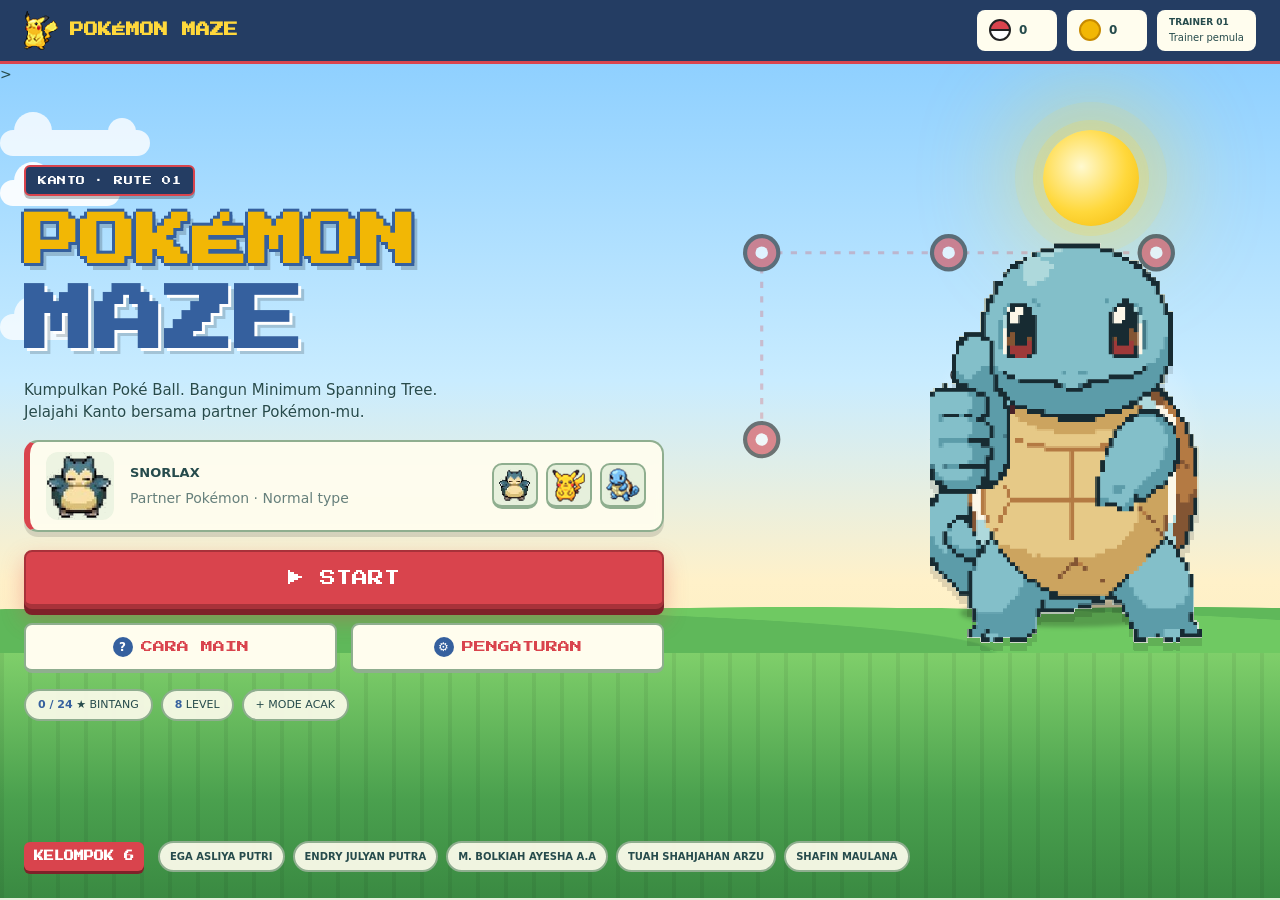
==== commit a67121e0: "hapus pokeball" ====
--- a/index.html
+++ b/index.html
@@ -75,7 +75,6 @@
           <g class="gn"><circle cx="250" cy="250" r="16" fill="#d9444d" stroke="#222" stroke-width="4" /><circle cx="250" cy="250" r="6" fill="#fff" /></g>
           <g class="gn"><circle cx="450" cy="250" r="16" fill="#d9444d" stroke="#222" stroke-width="4" /><circle cx="450" cy="250" r="6" fill="#fff" /></g>
         </svg>
-        <i class="fball f1"></i><i class="fball f2"></i><i class="fball f3"></i
         ><i class="fball f4"></i><i class="fball f5"></i>
         <div class="lob-ground"></div>
       </div>
--- a/css/lobby.css
+++ b/css/lobby.css
@@ -122,9 +122,6 @@
   background: #fff;
   border: 2px solid #222;
 }
-.fball.f1 { left: 6%; top: 24%; }
-.fball.f2 { left: 44%; top: 12%; animation-delay: -2s; transform: scale(0.8); }
-.fball.f3 { left: 30%; top: 62%; animation-delay: -4s; }
 .fball.f4 { right: 22%; top: 56%; animation-delay: -1s; transform: scale(1.2); }
 .fball.f5 { left: 74%; top: 36%; animation-delay: -3s; transform: scale(0.7); }
 
